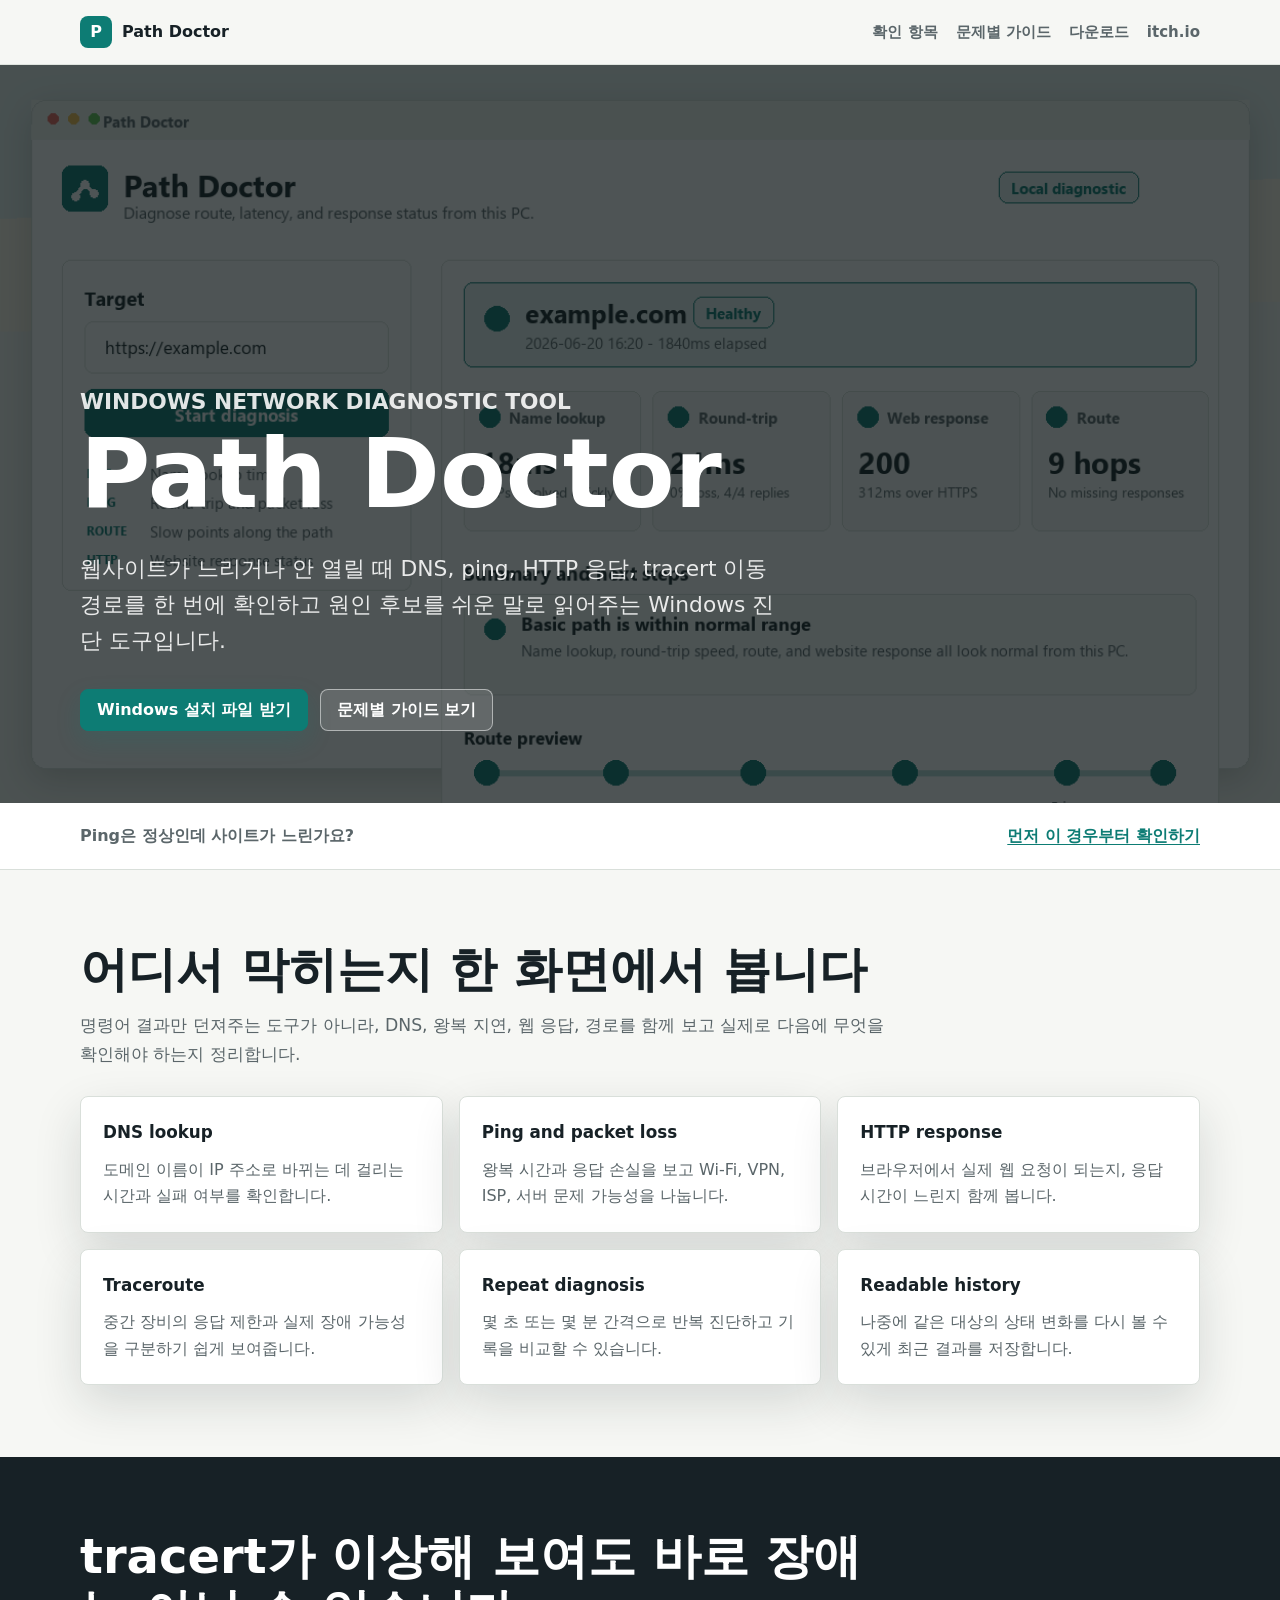
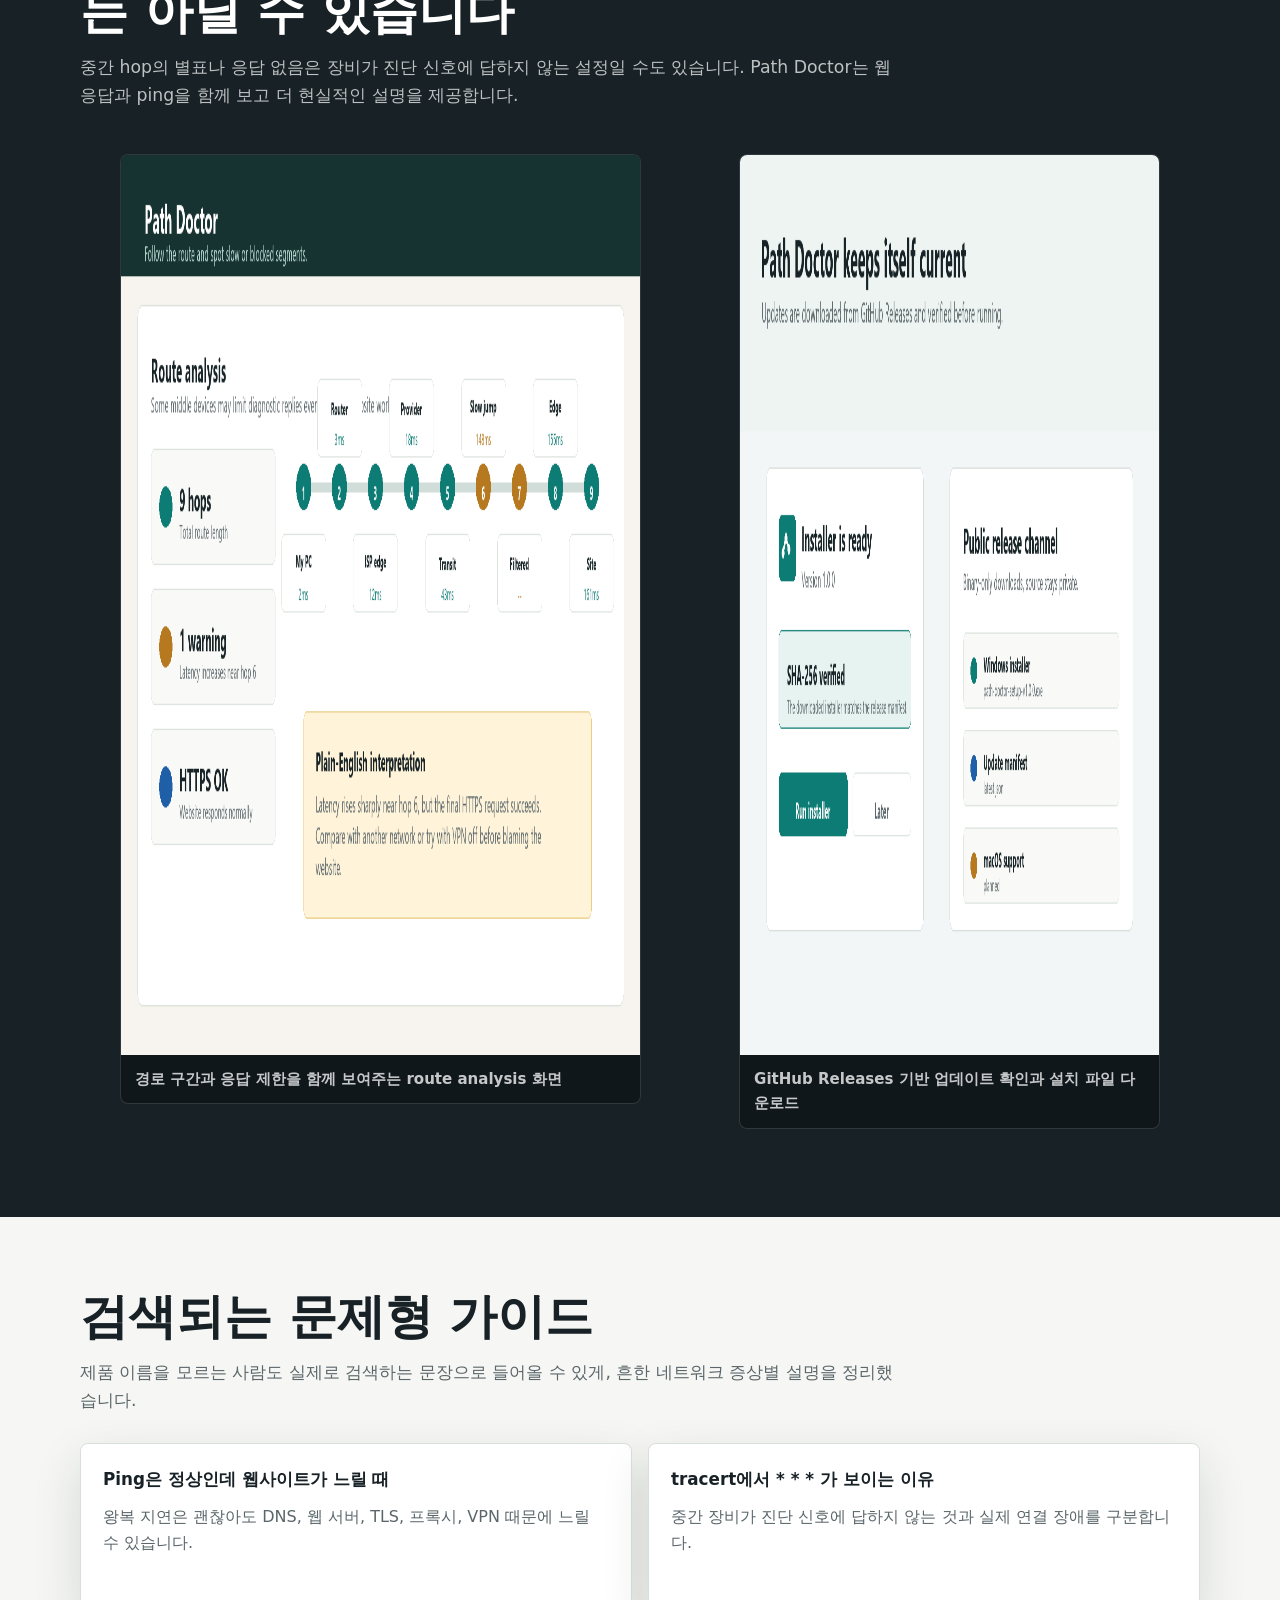
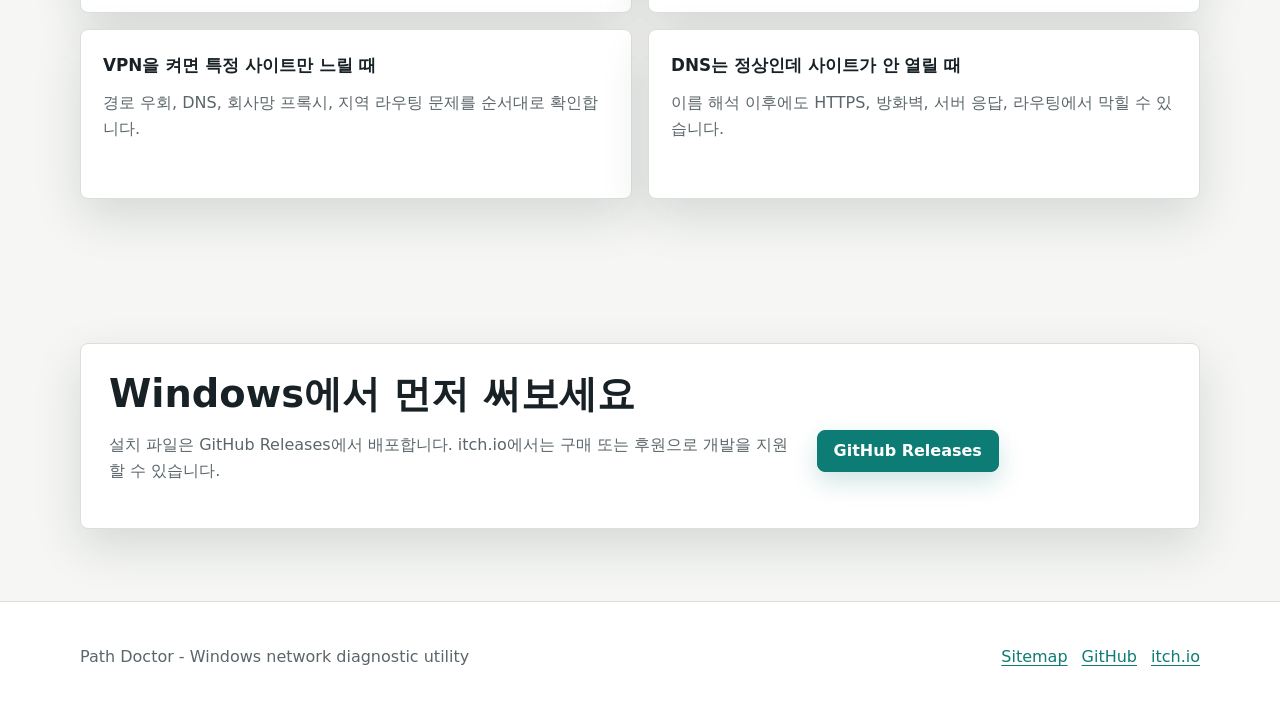
==== index.html @ 52749ff2 "Add Path Doctor SEO site" ====
﻿<!doctype html>
<html lang="ko">
  <head>
    <meta charset="utf-8">
    <meta name="viewport" content="width=device-width, initial-scale=1">
    <title>Path Doctor | 웹사이트가 느리거나 안 열릴 때 원인 확인</title>
    <meta name="description" content="Path Doctor는 Windows에서 DNS, ping, 웹 응답, tracert 경로를 한 번에 확인하고 웹사이트가 느리거나 안 열리는 원인을 쉽게 읽어주는 네트워크 진단 도구입니다.">
    <link rel="canonical" href="https://uwanggood.github.io/">
    <meta property="og:type" content="website">
    <meta property="og:title" content="Path Doctor | 웹사이트가 느리거나 안 열릴 때 원인 확인">
    <meta property="og:description" content="Ping, DNS, HTTP 응답, traceroute 결과를 한 화면에서 보고 문제 가능성을 쉽게 확인하세요.">
    <meta property="og:url" content="https://uwanggood.github.io/">
    <meta property="og:image" content="https://uwanggood.github.io/assets/path-doctor-cover.png">
    <meta name="twitter:card" content="summary_large_image">
    <meta name="twitter:title" content="Path Doctor | 웹사이트가 느리거나 안 열릴 때 원인 확인">
    <meta name="twitter:description" content="DNS, ping, 웹 응답, 이동 경로를 일반 사람이 읽기 쉬운 말로 요약합니다.">
    <meta name="twitter:image" content="https://uwanggood.github.io/assets/path-doctor-cover.png">
    <link rel="stylesheet" href="./styles.css">
    <script type="application/ld+json">
      {
        "@context": "https://schema.org",
        "@type": "SoftwareApplication",
        "name": "Path Doctor",
        "applicationCategory": "UtilitiesApplication",
        "operatingSystem": "Windows",
        "description": "Windows network diagnostic tool that checks DNS, ping, HTTP response, and route hops, then explains likely causes in plain language.",
        "image": "https://uwanggood.github.io/assets/path-doctor-cover.png",
        "downloadUrl": "https://github.com/Uwanggood/path-doctor-releases/releases/latest",
        "offers": {
          "@type": "Offer",
          "url": "https://uwanggood.itch.io/path-doctor",
          "priceCurrency": "USD",
          "price": "3"
        },
        "author": {
          "@type": "Person",
          "name": "Uwanggood"
        }
      }
    </script>
  </head>
  <body>
    <a class="skip-link" href="#main">본문으로 이동</a>
    <header class="site-header">
      <nav class="nav" aria-label="주요 메뉴">
        <a class="brand" href="./index.html" aria-label="Path Doctor 홈">
          <span class="brand-mark">P</span>
          <span>Path Doctor</span>
        </a>
        <div class="nav-links">
          <a href="#checks">확인 항목</a>
          <a href="#guides">문제별 가이드</a>
          <a href="https://github.com/Uwanggood/path-doctor-releases/releases/latest">다운로드</a>
          <a href="https://uwanggood.itch.io/path-doctor">itch.io</a>
        </div>
      </nav>
    </header>

    <main id="main">
      <section class="hero" aria-label="Path Doctor 소개">
        <div class="hero-inner">
          <p class="eyebrow">Windows network diagnostic tool</p>
          <h1>Path Doctor</h1>
          <p>웹사이트가 느리거나 안 열릴 때 DNS, ping, HTTP 응답, tracert 이동 경로를 한 번에 확인하고 원인 후보를 쉬운 말로 읽어주는 Windows 진단 도구입니다.</p>
          <div class="hero-actions">
            <a class="button" href="https://github.com/Uwanggood/path-doctor-releases/releases/latest">Windows 설치 파일 받기</a>
            <a class="button secondary" href="#guides">문제별 가이드 보기</a>
          </div>
        </div>
      </section>

      <div class="below-hint">
        <div class="below-hint-inner">
          <span>Ping은 정상인데 사이트가 느린가요?</span>
          <a href="./ping-normal-site-slow.html">먼저 이 경우부터 확인하기</a>
        </div>
      </div>

      <section id="checks" class="section">
        <div class="section-title">
          <h2>어디서 막히는지 한 화면에서 봅니다</h2>
          <p>명령어 결과만 던져주는 도구가 아니라, DNS, 왕복 지연, 웹 응답, 경로를 함께 보고 실제로 다음에 무엇을 확인해야 하는지 정리합니다.</p>
        </div>
        <div class="grid">
          <article class="card">
            <strong>DNS lookup</strong>
            <p>도메인 이름이 IP 주소로 바뀌는 데 걸리는 시간과 실패 여부를 확인합니다.</p>
          </article>
          <article class="card">
            <strong>Ping and packet loss</strong>
            <p>왕복 시간과 응답 손실을 보고 Wi-Fi, VPN, ISP, 서버 문제 가능성을 나눕니다.</p>
          </article>
          <article class="card">
            <strong>HTTP response</strong>
            <p>브라우저에서 실제 웹 요청이 되는지, 응답 시간이 느린지 함께 봅니다.</p>
          </article>
          <article class="card">
            <strong>Traceroute</strong>
            <p>중간 장비의 응답 제한과 실제 장애 가능성을 구분하기 쉽게 보여줍니다.</p>
          </article>
          <article class="card">
            <strong>Repeat diagnosis</strong>
            <p>몇 초 또는 몇 분 간격으로 반복 진단하고 기록을 비교할 수 있습니다.</p>
          </article>
          <article class="card">
            <strong>Readable history</strong>
            <p>나중에 같은 대상의 상태 변화를 다시 볼 수 있게 최근 결과를 저장합니다.</p>
          </article>
        </div>
      </section>

      <section class="screenshot-band">
        <div class="section">
          <div class="section-title">
            <h2>tracert가 이상해 보여도 바로 장애는 아닐 수 있습니다</h2>
            <p>중간 hop의 별표나 응답 없음은 장비가 진단 신호에 답하지 않는 설정일 수도 있습니다. Path Doctor는 웹 응답과 ping을 함께 보고 더 현실적인 설명을 제공합니다.</p>
          </div>
          <div class="screenshots">
            <figure class="shot">
              <img src="./assets/path-doctor-screenshot-route-analysis.png" alt="Path Doctor route analysis screen showing route segments and response status" width="1440" height="900" loading="lazy">
              <figcaption>경로 구간과 응답 제한을 함께 보여주는 route analysis 화면</figcaption>
            </figure>
            <figure class="shot">
              <img src="./assets/path-doctor-screenshot-updates.png" alt="Path Doctor update check dialog and dashboard" width="1440" height="900" loading="lazy">
              <figcaption>GitHub Releases 기반 업데이트 확인과 설치 파일 다운로드</figcaption>
            </figure>
          </div>
        </div>
      </section>

      <section id="guides" class="section">
        <div class="section-title">
          <h2>검색되는 문제형 가이드</h2>
          <p>제품 이름을 모르는 사람도 실제로 검색하는 문장으로 들어올 수 있게, 흔한 네트워크 증상별 설명을 정리했습니다.</p>
        </div>
        <div class="article-list">
          <a class="article-card" href="./ping-normal-site-slow.html">
            <strong>Ping은 정상인데 웹사이트가 느릴 때</strong>
            <p>왕복 지연은 괜찮아도 DNS, 웹 서버, TLS, 프록시, VPN 때문에 느릴 수 있습니다.</p>
          </a>
          <a class="article-card" href="./tracert-star-star-star.html">
            <strong>tracert에서 * * * 가 보이는 이유</strong>
            <p>중간 장비가 진단 신호에 답하지 않는 것과 실제 연결 장애를 구분합니다.</p>
          </a>
          <a class="article-card" href="./vpn-site-slow.html">
            <strong>VPN을 켜면 특정 사이트만 느릴 때</strong>
            <p>경로 우회, DNS, 회사망 프록시, 지역 라우팅 문제를 순서대로 확인합니다.</p>
          </a>
          <a class="article-card" href="./dns-normal-site-not-opening.html">
            <strong>DNS는 정상인데 사이트가 안 열릴 때</strong>
            <p>이름 해석 이후에도 HTTPS, 방화벽, 서버 응답, 라우팅에서 막힐 수 있습니다.</p>
          </a>
        </div>
      </section>

      <section class="section">
        <div class="download-panel">
          <div>
            <h2>Windows에서 먼저 써보세요</h2>
            <p>설치 파일은 GitHub Releases에서 배포합니다. itch.io에서는 구매 또는 후원으로 개발을 지원할 수 있습니다.</p>
          </div>
          <div class="hero-actions">
            <a class="button" href="https://github.com/Uwanggood/path-doctor-releases/releases/latest">GitHub Releases</a>
            <a class="button secondary" href="https://uwanggood.itch.io/path-doctor">itch.io에서 보기</a>
          </div>
        </div>
      </section>
    </main>

    <footer class="site-footer">
      <div class="footer-inner">
        <span>Path Doctor - Windows network diagnostic utility</span>
        <div class="footer-links">
          <a href="./sitemap.xml">Sitemap</a>
          <a href="https://github.com/Uwanggood/path-doctor-releases">GitHub</a>
          <a href="https://uwanggood.itch.io/path-doctor">itch.io</a>
        </div>
      </div>
    </footer>
  </body>
</html>
---- styles.css ----
:root {
  --surface: #f6f7f4;
  --paper: #ffffff;
  --ink: #172126;
  --muted: #5b666a;
  --border: #d9dfda;
  --primary: #0d7c74;
  --primary-soft: #e7f3f1;
  --warning: #b7791f;
  --critical: #b42318;
  --shadow: 0 18px 48px rgba(23, 33, 38, 0.14);
  color-scheme: light;
}

* {
  box-sizing: border-box;
}

html {
  scroll-behavior: smooth;
}

body {
  margin: 0;
  background: var(--surface);
  color: var(--ink);
  font-family: Inter, ui-sans-serif, system-ui, -apple-system, BlinkMacSystemFont,
    "Segoe UI", "Apple SD Gothic Neo", "Noto Sans KR", sans-serif;
  line-height: 1.65;
}

a {
  color: var(--primary);
  text-underline-offset: 0.18em;
}

img {
  max-width: 100%;
  display: block;
}

.skip-link {
  position: absolute;
  left: 16px;
  top: -80px;
  z-index: 20;
  padding: 10px 12px;
  background: var(--ink);
  color: var(--paper);
  border-radius: 8px;
}

.skip-link:focus {
  top: 16px;
}

.site-header {
  position: sticky;
  top: 0;
  z-index: 10;
  border-bottom: 1px solid rgba(217, 223, 218, 0.78);
  background: rgba(246, 247, 244, 0.94);
  backdrop-filter: blur(12px);
}

.nav {
  width: min(1120px, calc(100% - 32px));
  margin: 0 auto;
  min-height: 64px;
  display: flex;
  align-items: center;
  justify-content: space-between;
  gap: 20px;
}

.brand {
  display: inline-flex;
  align-items: center;
  gap: 10px;
  color: var(--ink);
  font-weight: 900;
  text-decoration: none;
}

.brand-mark {
  width: 32px;
  height: 32px;
  display: grid;
  place-items: center;
  border-radius: 8px;
  background: var(--primary);
  color: var(--paper);
  font-weight: 900;
}

.nav-links {
  display: flex;
  align-items: center;
  gap: 18px;
  font-size: 0.94rem;
  font-weight: 800;
}

.nav-links a {
  color: var(--muted);
  text-decoration: none;
}

.nav-links a:hover {
  color: var(--ink);
}

.button {
  display: inline-flex;
  align-items: center;
  justify-content: center;
  min-height: 42px;
  padding: 0 16px;
  border: 1px solid var(--primary);
  border-radius: 8px;
  background: var(--primary);
  color: var(--paper);
  font-weight: 900;
  text-decoration: none;
  box-shadow: 0 10px 24px rgba(13, 124, 116, 0.2);
}

.button.secondary {
  background: var(--paper);
  color: var(--primary);
  box-shadow: none;
}

.hero {
  min-height: 82vh;
  position: relative;
  display: grid;
  align-items: end;
  isolation: isolate;
  background-image: url("./assets/path-doctor-screenshot-dashboard.png");
  background-size: cover;
  background-position: center;
}

.hero::before {
  content: "";
  position: absolute;
  inset: 0;
  z-index: -1;
  background: rgba(10, 18, 20, 0.72);
}

.hero-inner {
  width: min(1120px, calc(100% - 32px));
  margin: 0 auto;
  padding: 128px 0 72px;
  color: var(--paper);
}

.eyebrow {
  display: inline-flex;
  margin: 0 0 18px;
  color: #a7e2dc;
  font-size: 0.88rem;
  font-weight: 900;
  text-transform: uppercase;
}

h1,
h2,
h3 {
  margin: 0;
  line-height: 1.14;
}

.hero h1 {
  max-width: 780px;
  font-size: clamp(3rem, 8vw, 6rem);
  letter-spacing: 0;
}

.hero p {
  max-width: 700px;
  margin: 22px 0 0;
  color: rgba(255, 255, 255, 0.88);
  font-size: clamp(1.08rem, 2vw, 1.36rem);
}

.hero-actions {
  display: flex;
  flex-wrap: wrap;
  gap: 12px;
  margin-top: 30px;
}

.hero-actions .button.secondary {
  border-color: rgba(255, 255, 255, 0.5);
  background: rgba(255, 255, 255, 0.12);
  color: var(--paper);
}

.below-hint {
  padding: 20px 0;
  background: var(--paper);
  border-bottom: 1px solid var(--border);
}

.below-hint-inner,
.section,
.article-shell {
  width: min(1120px, calc(100% - 32px));
  margin: 0 auto;
}

.below-hint-inner {
  display: flex;
  flex-wrap: wrap;
  gap: 12px;
  align-items: center;
  justify-content: space-between;
  color: var(--muted);
  font-weight: 800;
}

.section {
  padding: 72px 0;
}

.section-title {
  max-width: 820px;
  margin-bottom: 28px;
}

.section-title h2 {
  font-size: clamp(2rem, 4vw, 3rem);
}

.section-title p {
  margin: 14px 0 0;
  color: var(--muted);
  font-size: 1.08rem;
}

.grid {
  display: grid;
  grid-template-columns: repeat(3, minmax(0, 1fr));
  gap: 16px;
}

.card,
.article-card,
.callout,
.download-panel,
.article-nav {
  border: 1px solid var(--border);
  border-radius: 8px;
  background: var(--paper);
  box-shadow: var(--shadow);
}

.card {
  padding: 22px;
}

.card strong,
.article-card strong {
  display: block;
  color: var(--ink);
  font-size: 1.05rem;
}

.card p,
.article-card p {
  margin: 10px 0 0;
  color: var(--muted);
}

.screenshot-band {
  background: #172126;
}

.screenshot-band .section-title {
  color: var(--paper);
}

.screenshot-band .section-title p {
  color: rgba(255, 255, 255, 0.72);
}

.screenshots {
  display: grid;
  grid-template-columns: 1.2fr 1fr;
  gap: 18px;
  align-items: start;
}

.shot {
  overflow: hidden;
  border: 1px solid rgba(255, 255, 255, 0.14);
  border-radius: 8px;
  background: #0f171b;
}

.shot figcaption {
  padding: 12px 14px;
  color: rgba(255, 255, 255, 0.76);
  font-size: 0.94rem;
  font-weight: 800;
}

.article-list {
  display: grid;
  grid-template-columns: repeat(2, minmax(0, 1fr));
  gap: 16px;
}

.article-card {
  min-height: 170px;
  padding: 22px;
  text-decoration: none;
}

.article-card:hover {
  border-color: rgba(13, 124, 116, 0.52);
}

.download-panel {
  padding: 28px;
  display: grid;
  grid-template-columns: minmax(0, 1fr) auto;
  gap: 24px;
  align-items: center;
}

.download-panel h2 {
  font-size: clamp(1.7rem, 3vw, 2.4rem);
}

.download-panel p {
  color: var(--muted);
}

.site-footer {
  padding: 42px 0;
  border-top: 1px solid var(--border);
  background: var(--paper);
  color: var(--muted);
}

.footer-inner {
  width: min(1120px, calc(100% - 32px));
  margin: 0 auto;
  display: flex;
  flex-wrap: wrap;
  gap: 16px;
  align-items: center;
  justify-content: space-between;
}

.footer-links {
  display: flex;
  flex-wrap: wrap;
  gap: 14px;
}

.article-hero {
  background: var(--paper);
  border-bottom: 1px solid var(--border);
}

.article-shell {
  padding: 70px 0;
}

.article-shell.narrow {
  width: min(820px, calc(100% - 32px));
}

.article-kicker {
  color: var(--primary);
  font-weight: 900;
  text-transform: uppercase;
  font-size: 0.86rem;
}

.article-hero h1 {
  max-width: 900px;
  margin-top: 14px;
  font-size: clamp(2.35rem, 6vw, 4.5rem);
}

.article-hero p {
  max-width: 760px;
  color: var(--muted);
  font-size: 1.16rem;
}

.article-body {
  padding: 54px 0;
}

.article-body h2 {
  margin-top: 42px;
  font-size: 1.8rem;
}

.article-body h3 {
  margin-top: 28px;
  font-size: 1.25rem;
}

.article-body p,
.article-body li {
  color: #344044;
}

.article-body code {
  padding: 2px 5px;
  border-radius: 5px;
  background: #eef2ee;
  color: #0f3632;
}

.article-body ul,
.article-body ol {
  padding-left: 1.2rem;
}

.callout {
  margin: 28px 0;
  padding: 18px 20px;
  border-left: 5px solid var(--primary);
  box-shadow: none;
}

.callout.warning {
  border-left-color: var(--warning);
}

.callout.critical {
  border-left-color: var(--critical);
}

.article-nav {
  margin-top: 44px;
  padding: 18px;
  display: grid;
  grid-template-columns: 1fr 1fr;
  gap: 12px;
  box-shadow: none;
}

.article-nav a {
  padding: 12px;
  border-radius: 8px;
  background: var(--primary-soft);
  font-weight: 900;
  text-decoration: none;
}

@media (max-width: 840px) {
  .nav {
    align-items: flex-start;
    flex-direction: column;
    padding: 14px 0;
  }

  .nav-links {
    width: 100%;
    overflow-x: auto;
    padding-bottom: 4px;
  }

  .hero-inner {
    padding-top: 96px;
  }

  .grid,
  .article-list,
  .screenshots,
  .download-panel,
  .article-nav {
    grid-template-columns: 1fr;
  }

  .download-panel {
    align-items: stretch;
  }
}

@media (max-width: 520px) {
  .nav-links {
    gap: 12px;
    font-size: 0.9rem;
  }

  .hero {
    min-height: 78vh;
  }

  .hero h1 {
    font-size: 3rem;
  }

  .section,
  .article-shell {
    padding: 48px 0;
  }
}
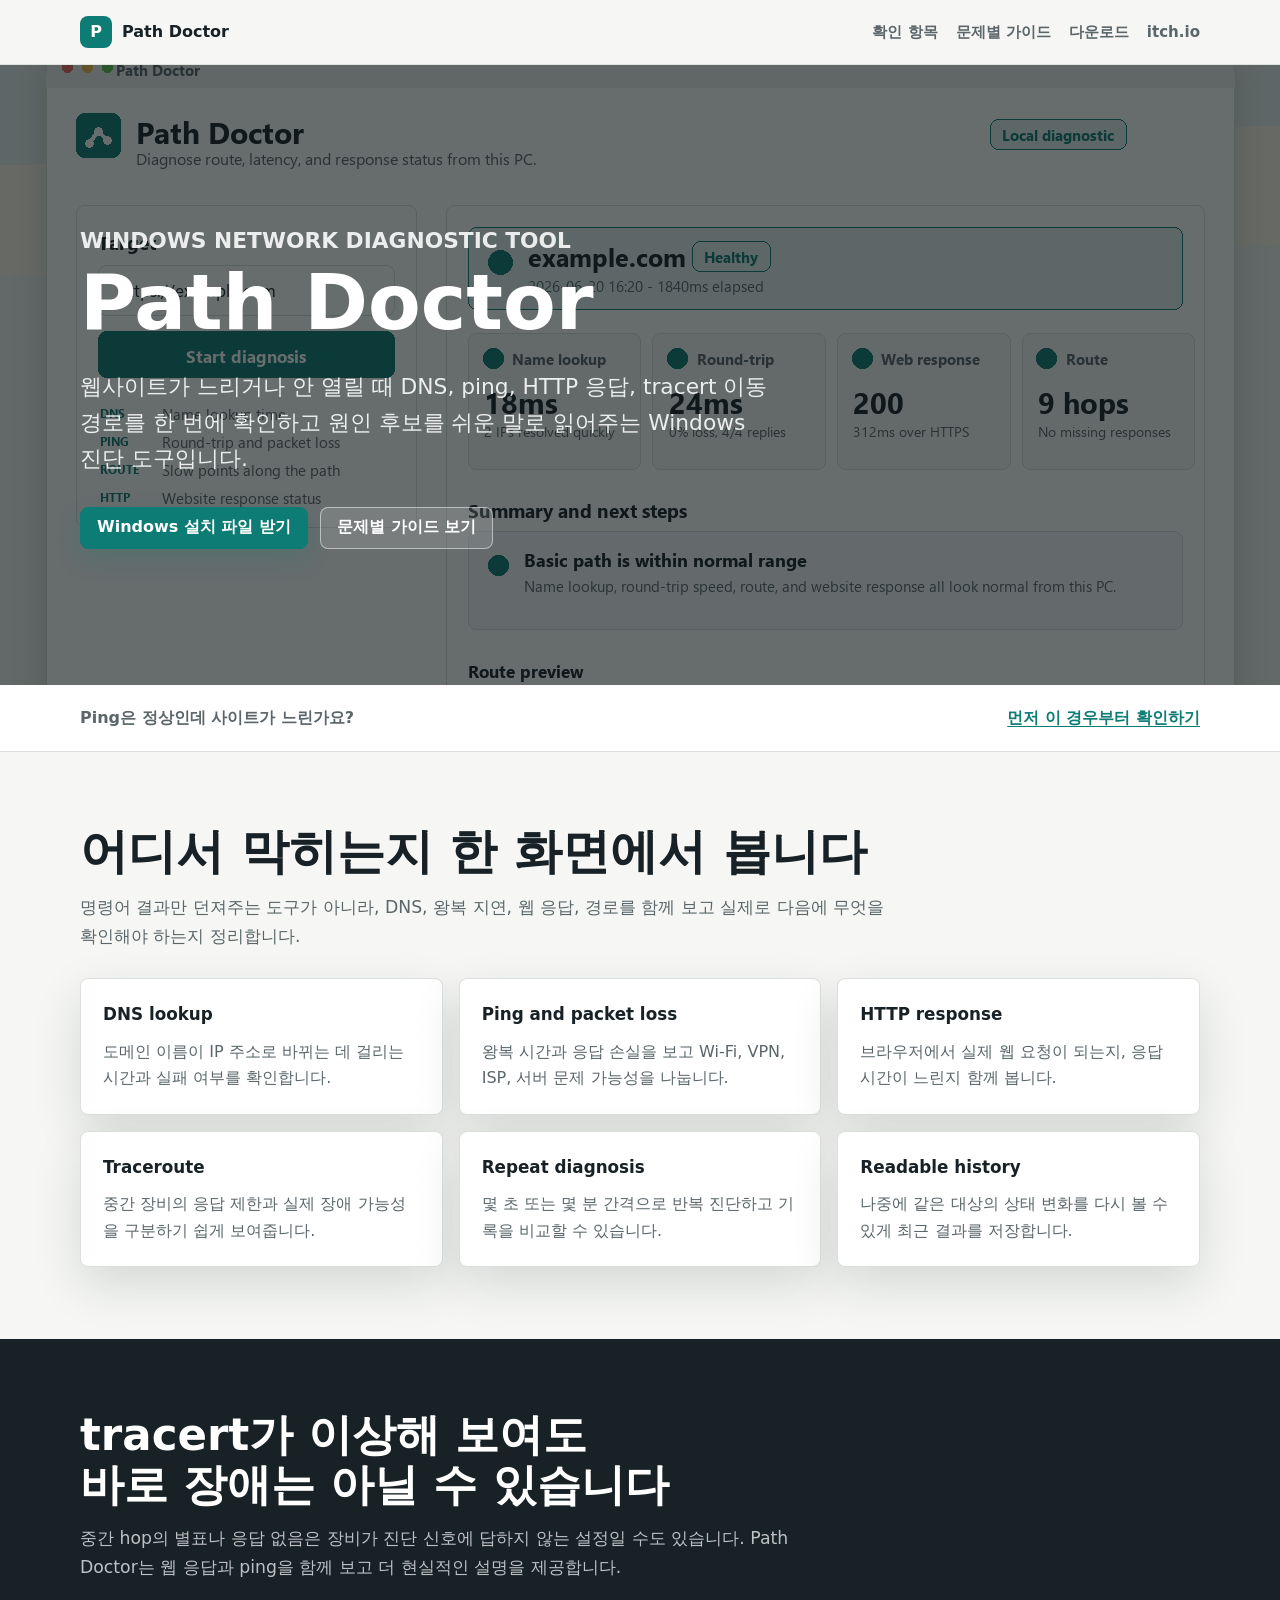
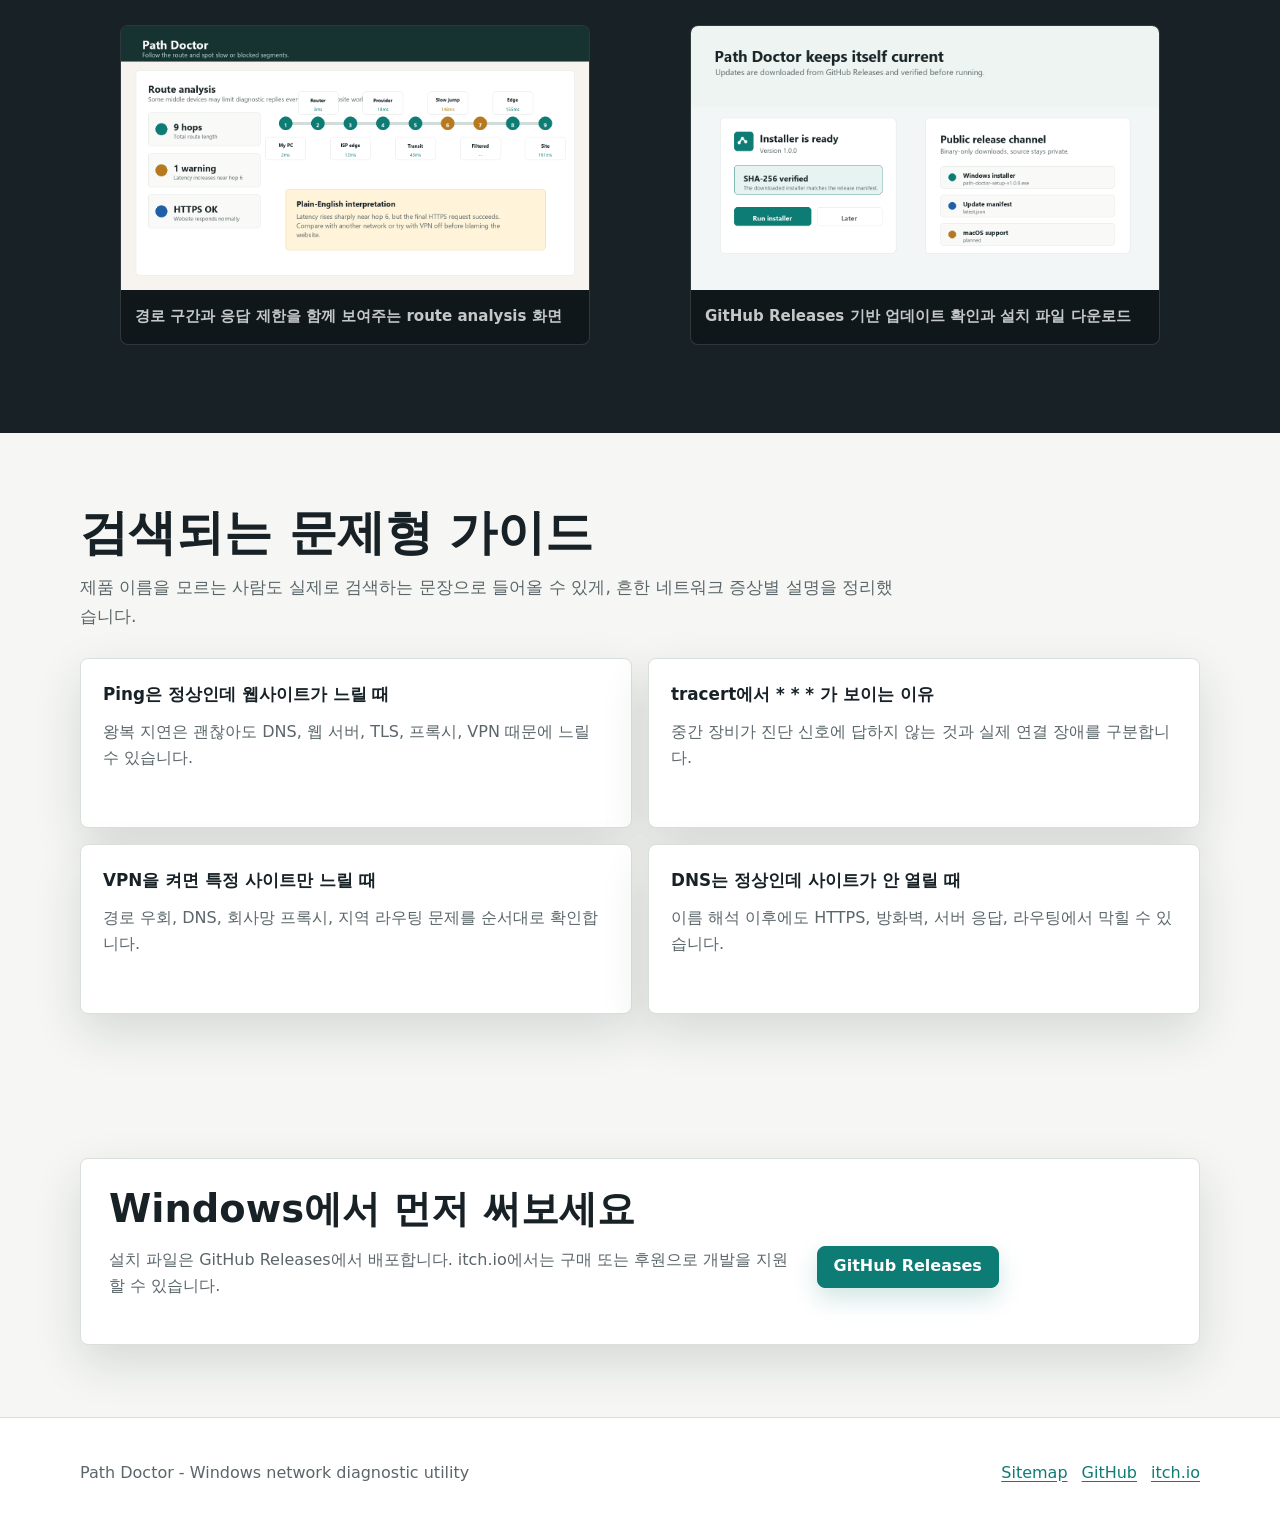
==== commit 9b91a040: "Polish Path Doctor landing layout" ====
--- a/index.html
+++ b/index.html
@@ -15,7 +15,7 @@
     <meta name="twitter:title" content="Path Doctor | 웹사이트가 느리거나 안 열릴 때 원인 확인">
     <meta name="twitter:description" content="DNS, ping, 웹 응답, 이동 경로를 일반 사람이 읽기 쉬운 말로 요약합니다.">
     <meta name="twitter:image" content="https://uwanggood.github.io/assets/path-doctor-cover.png">
-    <link rel="stylesheet" href="./styles.css">
+    <link rel="stylesheet" href="./styles.css?v=20260621b">
     <script type="application/ld+json">
       {
         "@context": "https://schema.org",
@@ -117,11 +117,11 @@
           </div>
           <div class="screenshots">
             <figure class="shot">
-              <img src="./assets/path-doctor-screenshot-route-analysis.png" alt="Path Doctor route analysis screen showing route segments and response status" width="1440" height="900" loading="lazy">
+              <img src="./assets/path-doctor-screenshot-route-analysis.png" alt="Path Doctor route analysis screen showing route segments and response status" width="1280" height="720" loading="lazy">
               <figcaption>경로 구간과 응답 제한을 함께 보여주는 route analysis 화면</figcaption>
             </figure>
             <figure class="shot">
-              <img src="./assets/path-doctor-screenshot-updates.png" alt="Path Doctor update check dialog and dashboard" width="1440" height="900" loading="lazy">
+              <img src="./assets/path-doctor-screenshot-updates.png" alt="Path Doctor update check dialog and dashboard" width="1280" height="720" loading="lazy">
               <figcaption>GitHub Releases 기반 업데이트 확인과 설치 파일 다운로드</figcaption>
             </figure>
           </div>
--- a/styles.css
+++ b/styles.css
@@ -58,13 +58,14 @@
   position: sticky;
   top: 0;
   z-index: 10;
+  padding-inline: 16px;
   border-bottom: 1px solid rgba(217, 223, 218, 0.78);
   background: rgba(246, 247, 244, 0.94);
   backdrop-filter: blur(12px);
 }
 
 .nav {
-  width: min(1120px, calc(100% - 32px));
+  width: min(1120px, 100%);
   margin: 0 auto;
   min-height: 64px;
   display: flex;
@@ -132,14 +133,17 @@
 }
 
 .hero {
-  min-height: 82vh;
+  min-height: 500px;
+  height: min(620px, calc(100vh - 64px));
   position: relative;
   display: grid;
-  align-items: end;
+  align-items: center;
   isolation: isolate;
   background-image: url("./assets/path-doctor-screenshot-dashboard.png");
-  background-size: cover;
-  background-position: center;
+  background-size: min(1450px, 100vw) auto;
+  background-position: center center;
+  background-repeat: no-repeat;
+  background-color: #172126;
 }
 
 .hero::before {
@@ -147,13 +151,13 @@
   position: absolute;
   inset: 0;
   z-index: -1;
-  background: rgba(10, 18, 20, 0.72);
+  background: rgba(10, 18, 20, 0.62);
 }
 
 .hero-inner {
   width: min(1120px, calc(100% - 32px));
   margin: 0 auto;
-  padding: 128px 0 72px;
+  padding: 52px 0;
   color: var(--paper);
 }
 
@@ -175,7 +179,7 @@
 
 .hero h1 {
   max-width: 780px;
-  font-size: clamp(3rem, 8vw, 6rem);
+  font-size: clamp(3rem, 6.2vw, 4.8rem);
   letter-spacing: 0;
 }
 
@@ -184,6 +188,7 @@
   margin: 22px 0 0;
   color: rgba(255, 255, 255, 0.88);
   font-size: clamp(1.08rem, 2vw, 1.36rem);
+  word-break: keep-all;
 }
 
 .hero-actions {
@@ -233,6 +238,7 @@
 
 .section-title h2 {
   font-size: clamp(2rem, 4vw, 3rem);
+  word-break: keep-all;
 }
 
 .section-title p {
@@ -280,32 +286,51 @@
 }
 
 .screenshot-band .section-title {
+  max-width: 760px;
   color: var(--paper);
+}
+
+.screenshot-band .section-title h2 {
+  font-size: clamp(1.9rem, 3.4vw, 2.75rem);
+  text-wrap: balance;
+  word-break: keep-all;
 }
 
 .screenshot-band .section-title p {
   color: rgba(255, 255, 255, 0.72);
+  word-break: keep-all;
 }
 
 .screenshots {
   display: grid;
-  grid-template-columns: 1.2fr 1fr;
-  gap: 18px;
-  align-items: start;
+  grid-template-columns: repeat(2, minmax(0, 1fr));
+  gap: 20px;
+  align-items: stretch;
 }
 
 .shot {
   overflow: hidden;
+  display: grid;
+  grid-template-rows: auto minmax(54px, auto);
   border: 1px solid rgba(255, 255, 255, 0.14);
   border-radius: 8px;
   background: #0f171b;
 }
 
+.shot img {
+  display: block;
+  width: 100%;
+  height: auto;
+  background: #edf2ef;
+}
+
 .shot figcaption {
+  align-content: center;
   padding: 12px 14px;
   color: rgba(255, 255, 255, 0.76);
   font-size: 0.94rem;
   font-weight: 800;
+  line-height: 1.45;
 }
 
 .article-list {
@@ -373,7 +398,7 @@
 }
 
 .article-shell.narrow {
-  width: min(820px, calc(100% - 32px));
+  width: min(940px, calc(100% - 32px));
 }
 
 .article-kicker {
@@ -386,13 +411,18 @@
 .article-hero h1 {
   max-width: 900px;
   margin-top: 14px;
-  font-size: clamp(2.35rem, 6vw, 4.5rem);
+  font-size: clamp(2.2rem, 4.4vw, 3.45rem);
+  line-height: 1.16;
+  text-wrap: balance;
+  word-break: keep-all;
+  overflow-wrap: normal;
 }
 
 .article-hero p {
   max-width: 760px;
   color: var(--muted);
   font-size: 1.16rem;
+  word-break: keep-all;
 }
 
 .article-body {
@@ -472,7 +502,7 @@
   }
 
   .hero-inner {
-    padding-top: 96px;
+    padding: 54px 0;
   }
 
   .grid,
@@ -495,11 +525,50 @@
   }
 
   .hero {
-    min-height: 78vh;
+    min-height: 500px;
+    height: auto;
+    background-size: auto 92%;
+    background-position: center center;
   }
 
   .hero h1 {
-    font-size: 3rem;
+    font-size: clamp(2.55rem, 12vw, 2.85rem);
+  }
+
+  .hero p {
+    max-width: 20.5rem;
+    font-size: 0.98rem;
+    word-break: keep-all;
+    overflow-wrap: break-word;
+  }
+
+  .hero-actions {
+    flex-direction: column;
+    align-items: stretch;
+  }
+
+  .hero-actions .button {
+    justify-content: center;
+    width: 100%;
+    text-align: center;
+  }
+
+  .section-title h2 {
+    font-size: clamp(1.75rem, 8.4vw, 2.15rem);
+    line-height: 1.18;
+    text-wrap: balance;
+    word-break: keep-all;
+    overflow-wrap: break-word;
+  }
+
+  .section-title p {
+    font-size: 1rem;
+    word-break: normal;
+    overflow-wrap: anywhere;
+  }
+
+  .article-hero h1 {
+    font-size: clamp(2rem, 9vw, 2.65rem);
   }
 
   .section,
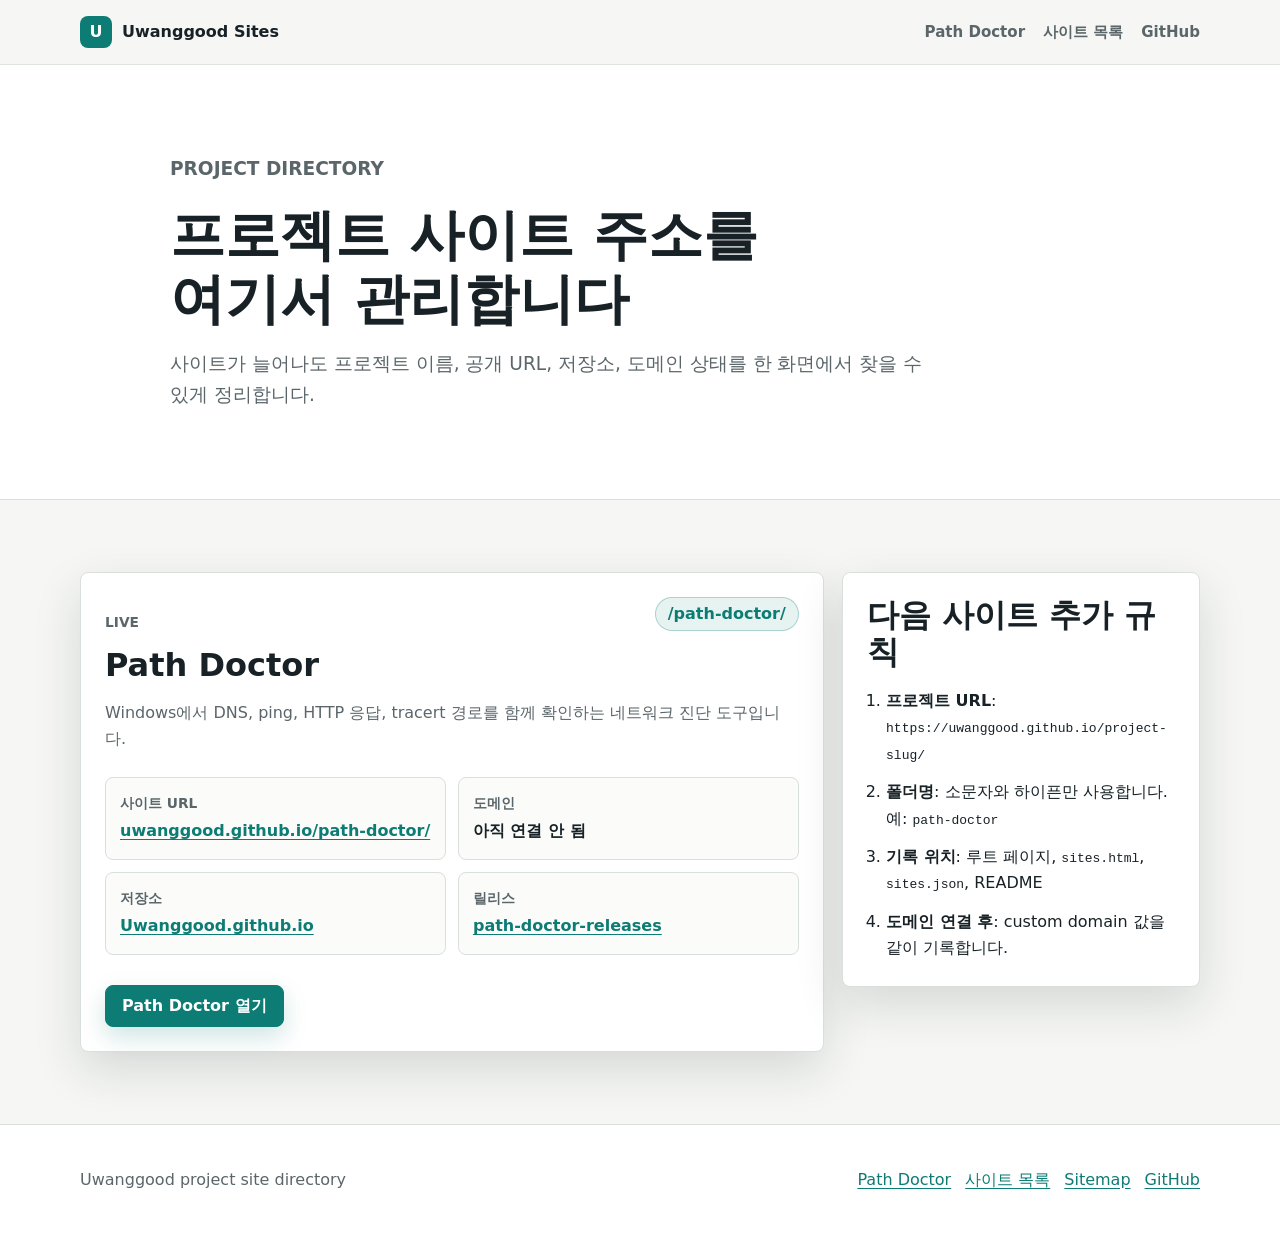
==== commit 3d4ed95a: "Move Path Doctor site under project URL" ====
--- a/index.html
+++ b/index.html
@@ -1,41 +1,31 @@
-﻿<!doctype html>
+<!doctype html>
 <html lang="ko">
   <head>
     <meta charset="utf-8">
     <meta name="viewport" content="width=device-width, initial-scale=1">
-    <title>Path Doctor | 웹사이트가 느리거나 안 열릴 때 원인 확인</title>
-    <meta name="description" content="Path Doctor는 Windows에서 DNS, ping, 웹 응답, tracert 경로를 한 번에 확인하고 웹사이트가 느리거나 안 열리는 원인을 쉽게 읽어주는 네트워크 진단 도구입니다.">
+    <title>Uwanggood Sites | 프로젝트 사이트 목록</title>
+    <meta name="description" content="Uwanggood이 운영하는 프로젝트 사이트와 도메인, GitHub 저장소를 한 곳에서 확인합니다.">
     <link rel="canonical" href="https://uwanggood.github.io/">
     <meta property="og:type" content="website">
-    <meta property="og:title" content="Path Doctor | 웹사이트가 느리거나 안 열릴 때 원인 확인">
-    <meta property="og:description" content="Ping, DNS, HTTP 응답, traceroute 결과를 한 화면에서 보고 문제 가능성을 쉽게 확인하세요.">
+    <meta property="og:title" content="Uwanggood Sites">
+    <meta property="og:description" content="프로젝트별 공개 URL, 저장소, 도메인 상태를 정리한 사이트 허브입니다.">
     <meta property="og:url" content="https://uwanggood.github.io/">
     <meta property="og:image" content="https://uwanggood.github.io/assets/path-doctor-cover.png">
     <meta name="twitter:card" content="summary_large_image">
-    <meta name="twitter:title" content="Path Doctor | 웹사이트가 느리거나 안 열릴 때 원인 확인">
-    <meta name="twitter:description" content="DNS, ping, 웹 응답, 이동 경로를 일반 사람이 읽기 쉬운 말로 요약합니다.">
-    <meta name="twitter:image" content="https://uwanggood.github.io/assets/path-doctor-cover.png">
-    <link rel="stylesheet" href="./styles.css?v=20260621b">
+    <link rel="stylesheet" href="./styles.css?v=20260621c">
     <script type="application/ld+json">
       {
         "@context": "https://schema.org",
-        "@type": "SoftwareApplication",
-        "name": "Path Doctor",
-        "applicationCategory": "UtilitiesApplication",
-        "operatingSystem": "Windows",
-        "description": "Windows network diagnostic tool that checks DNS, ping, HTTP response, and route hops, then explains likely causes in plain language.",
-        "image": "https://uwanggood.github.io/assets/path-doctor-cover.png",
-        "downloadUrl": "https://github.com/Uwanggood/path-doctor-releases/releases/latest",
-        "offers": {
-          "@type": "Offer",
-          "url": "https://uwanggood.itch.io/path-doctor",
-          "priceCurrency": "USD",
-          "price": "3"
-        },
-        "author": {
-          "@type": "Person",
-          "name": "Uwanggood"
-        }
+        "@type": "CollectionPage",
+        "name": "Uwanggood Sites",
+        "url": "https://uwanggood.github.io/",
+        "hasPart": [
+          {
+            "@type": "WebSite",
+            "name": "Path Doctor",
+            "url": "https://uwanggood.github.io/path-doctor/"
+          }
+        ]
       }
     </script>
   </head>
@@ -43,140 +33,85 @@
     <a class="skip-link" href="#main">본문으로 이동</a>
     <header class="site-header">
       <nav class="nav" aria-label="주요 메뉴">
-        <a class="brand" href="./index.html" aria-label="Path Doctor 홈">
-          <span class="brand-mark">P</span>
-          <span>Path Doctor</span>
+        <a class="brand" href="./index.html" aria-label="Uwanggood Sites 홈">
+          <span class="brand-mark">U</span>
+          <span>Uwanggood Sites</span>
         </a>
         <div class="nav-links">
-          <a href="#checks">확인 항목</a>
-          <a href="#guides">문제별 가이드</a>
-          <a href="https://github.com/Uwanggood/path-doctor-releases/releases/latest">다운로드</a>
-          <a href="https://uwanggood.itch.io/path-doctor">itch.io</a>
+          <a href="./path-doctor/">Path Doctor</a>
+          <a href="./sites.html">사이트 목록</a>
+          <a href="https://github.com/Uwanggood">GitHub</a>
         </div>
       </nav>
     </header>
 
     <main id="main">
-      <section class="hero" aria-label="Path Doctor 소개">
-        <div class="hero-inner">
-          <p class="eyebrow">Windows network diagnostic tool</p>
-          <h1>Path Doctor</h1>
-          <p>웹사이트가 느리거나 안 열릴 때 DNS, ping, HTTP 응답, tracert 이동 경로를 한 번에 확인하고 원인 후보를 쉬운 말로 읽어주는 Windows 진단 도구입니다.</p>
-          <div class="hero-actions">
-            <a class="button" href="https://github.com/Uwanggood/path-doctor-releases/releases/latest">Windows 설치 파일 받기</a>
-            <a class="button secondary" href="#guides">문제별 가이드 보기</a>
-          </div>
-        </div>
-      </section>
-
-      <div class="below-hint">
-        <div class="below-hint-inner">
-          <span>Ping은 정상인데 사이트가 느린가요?</span>
-          <a href="./ping-normal-site-slow.html">먼저 이 경우부터 확인하기</a>
-        </div>
-      </div>
-
-      <section id="checks" class="section">
-        <div class="section-title">
-          <h2>어디서 막히는지 한 화면에서 봅니다</h2>
-          <p>명령어 결과만 던져주는 도구가 아니라, DNS, 왕복 지연, 웹 응답, 경로를 함께 보고 실제로 다음에 무엇을 확인해야 하는지 정리합니다.</p>
-        </div>
-        <div class="grid">
-          <article class="card">
-            <strong>DNS lookup</strong>
-            <p>도메인 이름이 IP 주소로 바뀌는 데 걸리는 시간과 실패 여부를 확인합니다.</p>
-          </article>
-          <article class="card">
-            <strong>Ping and packet loss</strong>
-            <p>왕복 시간과 응답 손실을 보고 Wi-Fi, VPN, ISP, 서버 문제 가능성을 나눕니다.</p>
-          </article>
-          <article class="card">
-            <strong>HTTP response</strong>
-            <p>브라우저에서 실제 웹 요청이 되는지, 응답 시간이 느린지 함께 봅니다.</p>
-          </article>
-          <article class="card">
-            <strong>Traceroute</strong>
-            <p>중간 장비의 응답 제한과 실제 장애 가능성을 구분하기 쉽게 보여줍니다.</p>
-          </article>
-          <article class="card">
-            <strong>Repeat diagnosis</strong>
-            <p>몇 초 또는 몇 분 간격으로 반복 진단하고 기록을 비교할 수 있습니다.</p>
-          </article>
-          <article class="card">
-            <strong>Readable history</strong>
-            <p>나중에 같은 대상의 상태 변화를 다시 볼 수 있게 최근 결과를 저장합니다.</p>
-          </article>
-        </div>
-      </section>
-
-      <section class="screenshot-band">
-        <div class="section">
-          <div class="section-title">
-            <h2>tracert가 이상해 보여도 바로 장애는 아닐 수 있습니다</h2>
-            <p>중간 hop의 별표나 응답 없음은 장비가 진단 신호에 답하지 않는 설정일 수도 있습니다. Path Doctor는 웹 응답과 ping을 함께 보고 더 현실적인 설명을 제공합니다.</p>
-          </div>
-          <div class="screenshots">
-            <figure class="shot">
-              <img src="./assets/path-doctor-screenshot-route-analysis.png" alt="Path Doctor route analysis screen showing route segments and response status" width="1280" height="720" loading="lazy">
-              <figcaption>경로 구간과 응답 제한을 함께 보여주는 route analysis 화면</figcaption>
-            </figure>
-            <figure class="shot">
-              <img src="./assets/path-doctor-screenshot-updates.png" alt="Path Doctor update check dialog and dashboard" width="1280" height="720" loading="lazy">
-              <figcaption>GitHub Releases 기반 업데이트 확인과 설치 파일 다운로드</figcaption>
-            </figure>
-          </div>
-        </div>
-      </section>
-
-      <section id="guides" class="section">
-        <div class="section-title">
-          <h2>검색되는 문제형 가이드</h2>
-          <p>제품 이름을 모르는 사람도 실제로 검색하는 문장으로 들어올 수 있게, 흔한 네트워크 증상별 설명을 정리했습니다.</p>
-        </div>
-        <div class="article-list">
-          <a class="article-card" href="./ping-normal-site-slow.html">
-            <strong>Ping은 정상인데 웹사이트가 느릴 때</strong>
-            <p>왕복 지연은 괜찮아도 DNS, 웹 서버, TLS, 프록시, VPN 때문에 느릴 수 있습니다.</p>
-          </a>
-          <a class="article-card" href="./tracert-star-star-star.html">
-            <strong>tracert에서 * * * 가 보이는 이유</strong>
-            <p>중간 장비가 진단 신호에 답하지 않는 것과 실제 연결 장애를 구분합니다.</p>
-          </a>
-          <a class="article-card" href="./vpn-site-slow.html">
-            <strong>VPN을 켜면 특정 사이트만 느릴 때</strong>
-            <p>경로 우회, DNS, 회사망 프록시, 지역 라우팅 문제를 순서대로 확인합니다.</p>
-          </a>
-          <a class="article-card" href="./dns-normal-site-not-opening.html">
-            <strong>DNS는 정상인데 사이트가 안 열릴 때</strong>
-            <p>이름 해석 이후에도 HTTPS, 방화벽, 서버 응답, 라우팅에서 막힐 수 있습니다.</p>
-          </a>
+      <section class="article-hero">
+        <div class="article-shell narrow">
+          <p class="article-kicker">Project directory</p>
+          <h1>프로젝트 사이트 주소를 여기서 관리합니다</h1>
+          <p>사이트가 늘어나도 프로젝트 이름, 공개 URL, 저장소, 도메인 상태를 한 화면에서 찾을 수 있게 정리합니다.</p>
         </div>
       </section>
 
       <section class="section">
-        <div class="download-panel">
-          <div>
-            <h2>Windows에서 먼저 써보세요</h2>
-            <p>설치 파일은 GitHub Releases에서 배포합니다. itch.io에서는 구매 또는 후원으로 개발을 지원할 수 있습니다.</p>
-          </div>
-          <div class="hero-actions">
-            <a class="button" href="https://github.com/Uwanggood/path-doctor-releases/releases/latest">GitHub Releases</a>
-            <a class="button secondary" href="https://uwanggood.itch.io/path-doctor">itch.io에서 보기</a>
-          </div>
+        <div class="directory-grid">
+          <article class="site-card featured-site">
+            <div class="site-card-head">
+              <div>
+                <p class="article-kicker">Live</p>
+                <h2>Path Doctor</h2>
+              </div>
+              <span class="status-pill">/path-doctor/</span>
+            </div>
+            <p>Windows에서 DNS, ping, HTTP 응답, tracert 경로를 함께 확인하는 네트워크 진단 도구입니다.</p>
+            <dl class="site-meta">
+              <div>
+                <dt>사이트 URL</dt>
+                <dd><a href="https://uwanggood.github.io/path-doctor/">uwanggood.github.io/path-doctor/</a></dd>
+              </div>
+              <div>
+                <dt>도메인</dt>
+                <dd>아직 연결 안 됨</dd>
+              </div>
+              <div>
+                <dt>저장소</dt>
+                <dd><a href="https://github.com/Uwanggood/Uwanggood.github.io">Uwanggood.github.io</a></dd>
+              </div>
+              <div>
+                <dt>릴리스</dt>
+                <dd><a href="https://github.com/Uwanggood/path-doctor-releases">path-doctor-releases</a></dd>
+              </div>
+            </dl>
+            <div class="hero-actions">
+              <a class="button" href="./path-doctor/">Path Doctor 열기</a>
+              <a class="button secondary" href="./sites.json">주소 목록 JSON</a>
+            </div>
+          </article>
+
+          <aside class="site-card">
+            <h2>다음 사이트 추가 규칙</h2>
+            <ol class="compact-list">
+              <li><strong>프로젝트 URL</strong>: <code>https://uwanggood.github.io/project-slug/</code></li>
+              <li><strong>폴더명</strong>: 소문자와 하이픈만 사용합니다. 예: <code>path-doctor</code></li>
+              <li><strong>기록 위치</strong>: 루트 페이지, <code>sites.html</code>, <code>sites.json</code>, README</li>
+              <li><strong>도메인 연결 후</strong>: custom domain 값을 같이 기록합니다.</li>
+            </ol>
+          </aside>
         </div>
       </section>
     </main>
 
     <footer class="site-footer">
       <div class="footer-inner">
-        <span>Path Doctor - Windows network diagnostic utility</span>
+        <span>Uwanggood project site directory</span>
         <div class="footer-links">
+          <a href="./path-doctor/">Path Doctor</a>
+          <a href="./sites.html">사이트 목록</a>
           <a href="./sitemap.xml">Sitemap</a>
-          <a href="https://github.com/Uwanggood/path-doctor-releases">GitHub</a>
-          <a href="https://uwanggood.itch.io/path-doctor">itch.io</a>
+          <a href="https://github.com/Uwanggood">GitHub</a>
         </div>
       </div>
     </footer>
   </body>
 </html>
-
--- a/styles.css
+++ b/styles.css
@@ -349,6 +349,110 @@
   border-color: rgba(13, 124, 116, 0.52);
 }
 
+.directory-grid {
+  display: grid;
+  grid-template-columns: minmax(0, 1.35fr) minmax(280px, 0.65fr);
+  gap: 18px;
+  align-items: start;
+}
+
+.site-card {
+  padding: 24px;
+  border: 1px solid var(--border);
+  border-radius: 8px;
+  background: var(--paper);
+  box-shadow: var(--shadow);
+}
+
+.site-card h2 {
+  font-size: clamp(1.5rem, 3vw, 2rem);
+}
+
+.site-card p {
+  color: var(--muted);
+}
+
+.site-card-head {
+  display: flex;
+  flex-wrap: wrap;
+  gap: 16px;
+  align-items: flex-start;
+  justify-content: space-between;
+}
+
+.status-pill {
+  display: inline-flex;
+  min-height: 34px;
+  align-items: center;
+  border: 1px solid rgba(13, 124, 116, 0.28);
+  border-radius: 999px;
+  padding: 0 12px;
+  background: var(--primary-soft);
+  color: var(--primary);
+  font-weight: 900;
+}
+
+.site-meta {
+  display: grid;
+  grid-template-columns: repeat(2, minmax(0, 1fr));
+  gap: 12px;
+  margin: 24px 0;
+}
+
+.site-meta div {
+  min-width: 0;
+  padding: 14px;
+  border: 1px solid var(--border);
+  border-radius: 8px;
+  background: #fbfcfa;
+}
+
+.site-meta dt {
+  color: var(--muted);
+  font-size: 0.86rem;
+  font-weight: 900;
+}
+
+.site-meta dd {
+  margin: 4px 0 0;
+  overflow-wrap: anywhere;
+  font-weight: 900;
+}
+
+.compact-list {
+  margin: 18px 0 0;
+  padding-left: 1.2rem;
+}
+
+.compact-list li + li {
+  margin-top: 12px;
+}
+
+.registry-table {
+  overflow: hidden;
+  border: 1px solid var(--border);
+  border-radius: 8px;
+  background: var(--paper);
+}
+
+.registry-table > div {
+  display: grid;
+  grid-template-columns: 0.8fr 1fr 1.2fr;
+  gap: 12px;
+  padding: 14px 16px;
+  border-top: 1px solid var(--border);
+}
+
+.registry-table > div:first-child {
+  border-top: 0;
+  background: var(--primary-soft);
+}
+
+.registry-table span {
+  min-width: 0;
+  overflow-wrap: anywhere;
+}
+
 .download-panel {
   padding: 28px;
   display: grid;
@@ -507,9 +611,15 @@
 
   .grid,
   .article-list,
+  .directory-grid,
   .screenshots,
   .download-panel,
   .article-nav {
+    grid-template-columns: 1fr;
+  }
+
+  .site-meta,
+  .registry-table > div {
     grid-template-columns: 1fr;
   }
 
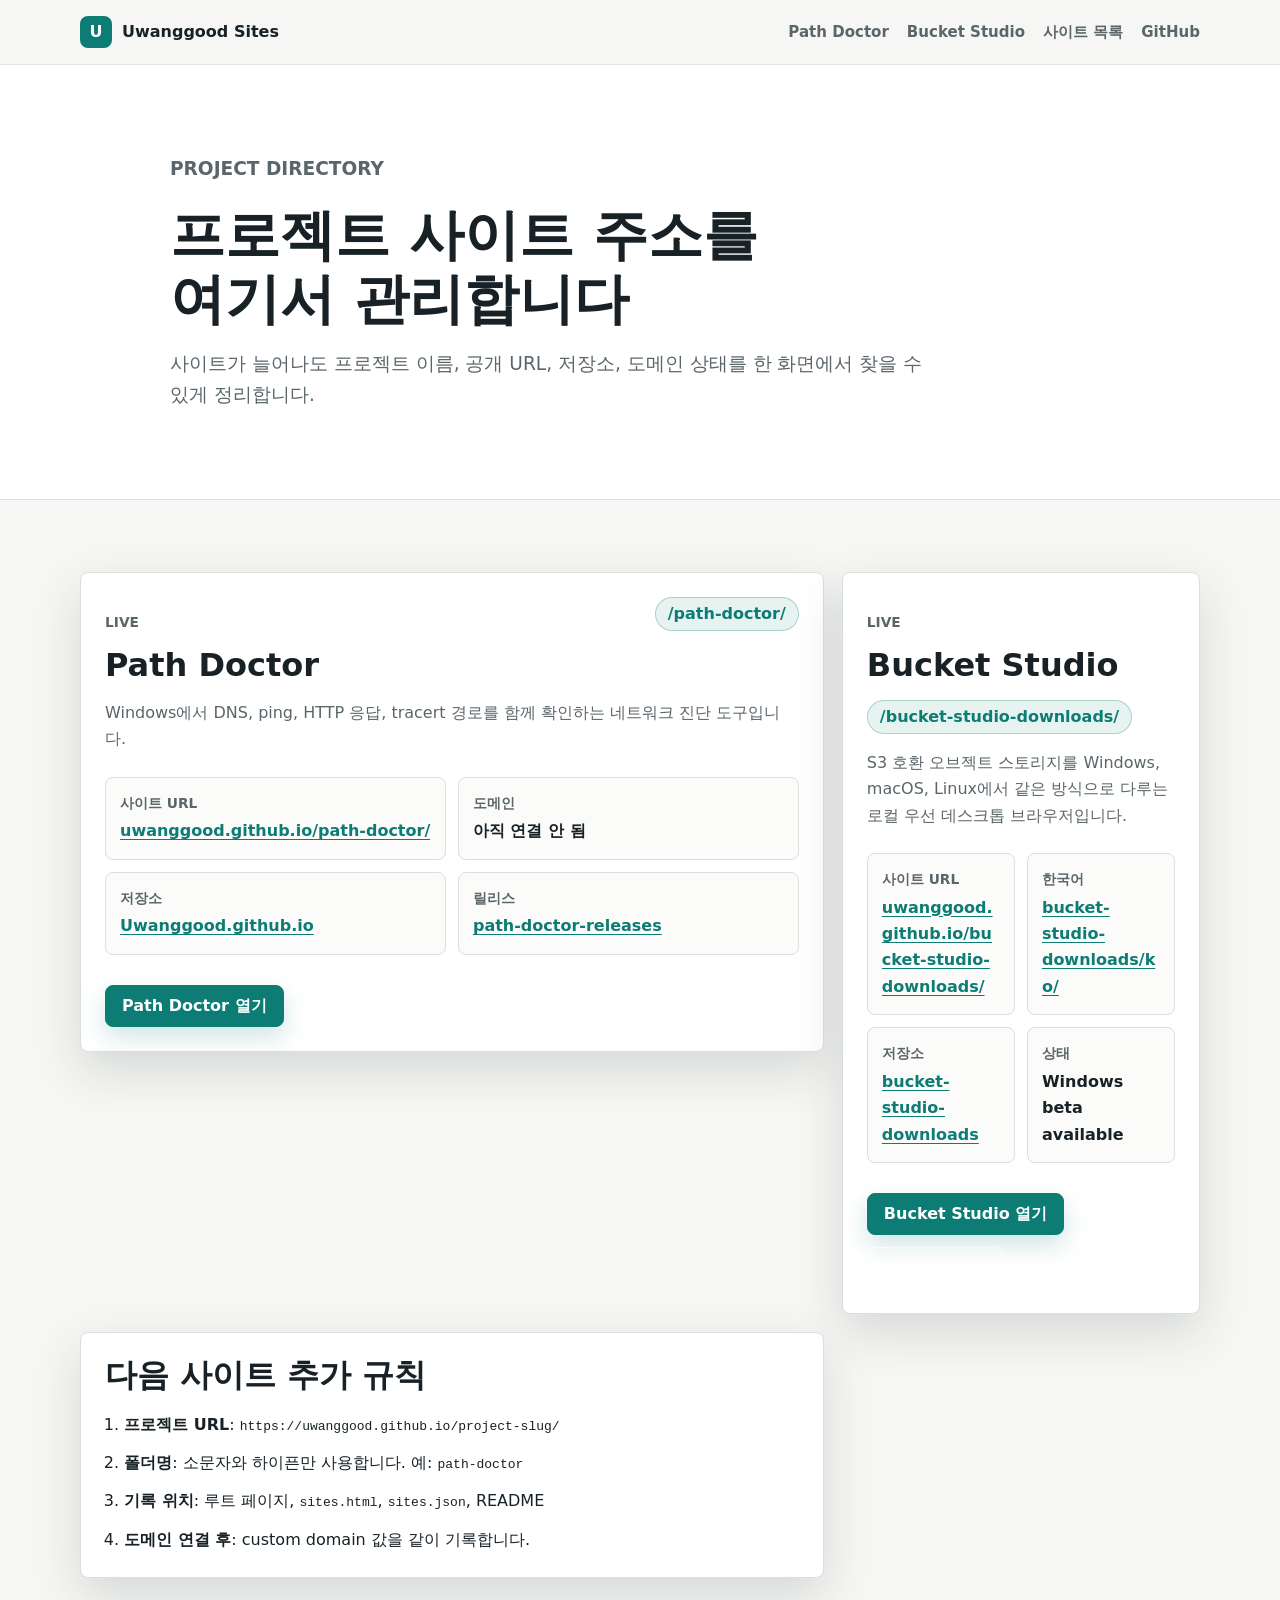
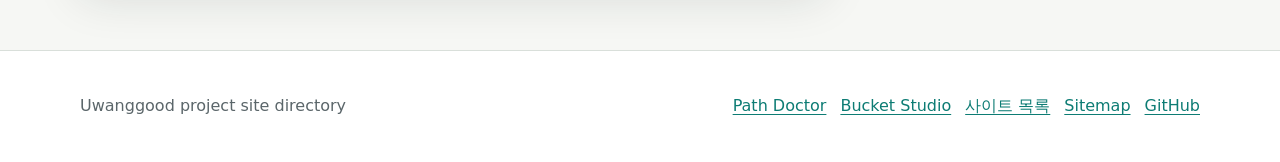
==== commit 1d2b4616: "Add Bucket Studio to site hub" ====
--- a/index.html
+++ b/index.html
@@ -24,6 +24,11 @@
             "@type": "WebSite",
             "name": "Path Doctor",
             "url": "https://uwanggood.github.io/path-doctor/"
+          },
+          {
+            "@type": "WebSite",
+            "name": "Bucket Studio",
+            "url": "https://uwanggood.github.io/bucket-studio-downloads/"
           }
         ]
       }
@@ -39,6 +44,7 @@
         </a>
         <div class="nav-links">
           <a href="./path-doctor/">Path Doctor</a>
+          <a href="./bucket-studio-downloads/">Bucket Studio</a>
           <a href="./sites.html">사이트 목록</a>
           <a href="https://github.com/Uwanggood">GitHub</a>
         </div>
@@ -89,6 +95,39 @@
             </div>
           </article>
 
+          <article class="site-card featured-site">
+            <div class="site-card-head">
+              <div>
+                <p class="article-kicker">Live</p>
+                <h2>Bucket Studio</h2>
+              </div>
+              <span class="status-pill">/bucket-studio-downloads/</span>
+            </div>
+            <p>S3 호환 오브젝트 스토리지를 Windows, macOS, Linux에서 같은 방식으로 다루는 로컬 우선 데스크톱 브라우저입니다.</p>
+            <dl class="site-meta">
+              <div>
+                <dt>사이트 URL</dt>
+                <dd><a href="https://uwanggood.github.io/bucket-studio-downloads/">uwanggood.github.io/bucket-studio-downloads/</a></dd>
+              </div>
+              <div>
+                <dt>한국어</dt>
+                <dd><a href="https://uwanggood.github.io/bucket-studio-downloads/ko/">bucket-studio-downloads/ko/</a></dd>
+              </div>
+              <div>
+                <dt>저장소</dt>
+                <dd><a href="https://github.com/Uwanggood/bucket-studio-downloads">bucket-studio-downloads</a></dd>
+              </div>
+              <div>
+                <dt>상태</dt>
+                <dd>Windows beta available</dd>
+              </div>
+            </dl>
+            <div class="hero-actions">
+              <a class="button" href="./bucket-studio-downloads/">Bucket Studio 열기</a>
+              <a class="button secondary" href="./bucket-studio-downloads/ko/">한국어 페이지</a>
+            </div>
+          </article>
+
           <aside class="site-card">
             <h2>다음 사이트 추가 규칙</h2>
             <ol class="compact-list">
@@ -107,6 +146,7 @@
         <span>Uwanggood project site directory</span>
         <div class="footer-links">
           <a href="./path-doctor/">Path Doctor</a>
+          <a href="./bucket-studio-downloads/">Bucket Studio</a>
           <a href="./sites.html">사이트 목록</a>
           <a href="./sitemap.xml">Sitemap</a>
           <a href="https://github.com/Uwanggood">GitHub</a>
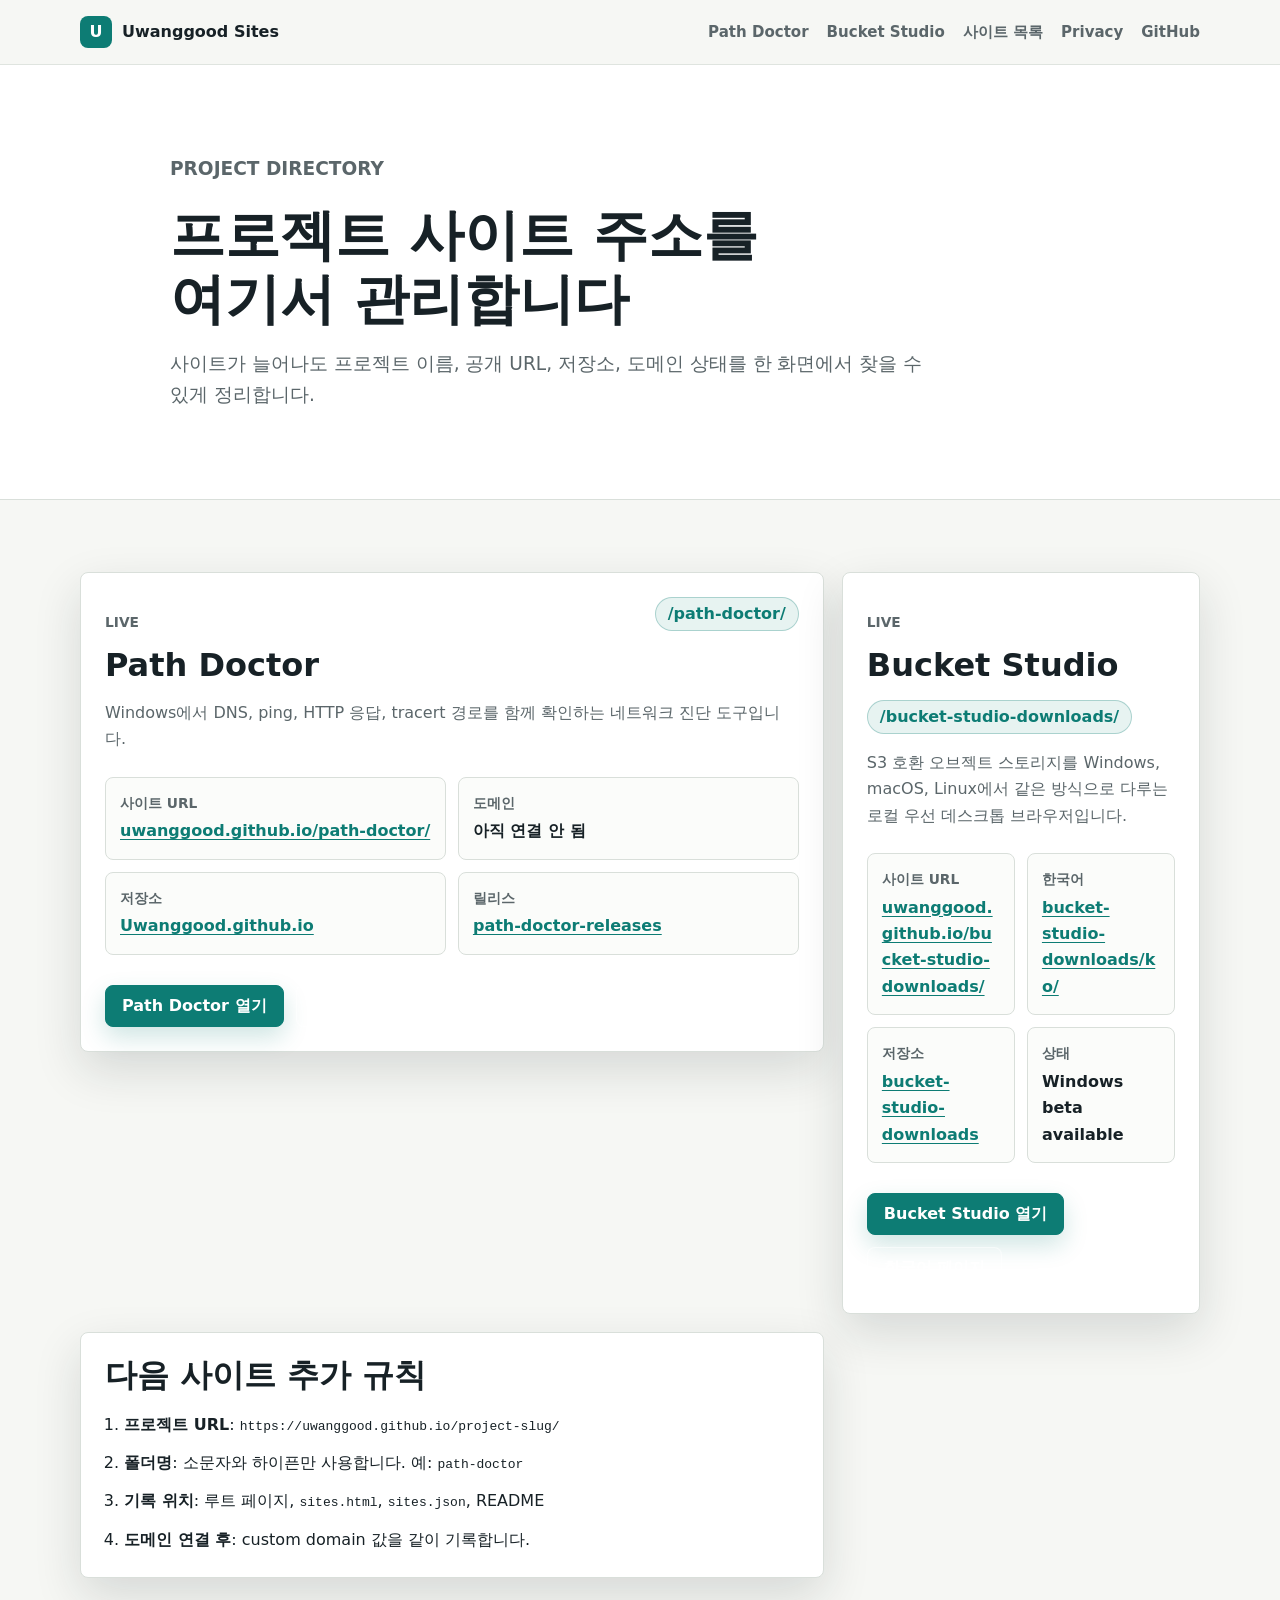
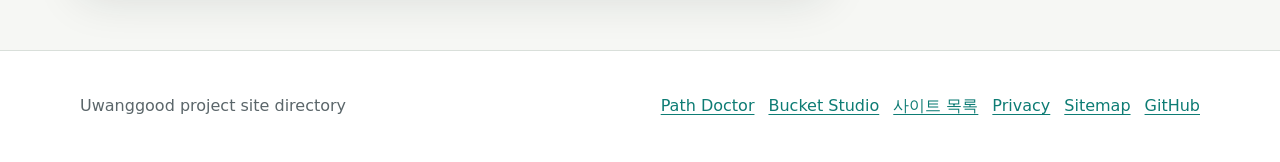
==== commit 9c5c0015: "Add shared privacy policy pages" ====
--- a/index.html
+++ b/index.html
@@ -5,6 +5,7 @@
     <meta name="viewport" content="width=device-width, initial-scale=1">
     <title>Uwanggood Sites | 프로젝트 사이트 목록</title>
     <meta name="description" content="Uwanggood이 운영하는 프로젝트 사이트와 도메인, GitHub 저장소를 한 곳에서 확인합니다.">
+    <meta name="naver-site-verification" content="c165859f50006866e49a667354792c323ae58427">
     <link rel="canonical" href="https://uwanggood.github.io/">
     <meta property="og:type" content="website">
     <meta property="og:title" content="Uwanggood Sites">
@@ -46,6 +47,7 @@
           <a href="./path-doctor/">Path Doctor</a>
           <a href="./bucket-studio-downloads/">Bucket Studio</a>
           <a href="./sites.html">사이트 목록</a>
+          <a href="./privacy/">Privacy</a>
           <a href="https://github.com/Uwanggood">GitHub</a>
         </div>
       </nav>
@@ -148,6 +150,7 @@
           <a href="./path-doctor/">Path Doctor</a>
           <a href="./bucket-studio-downloads/">Bucket Studio</a>
           <a href="./sites.html">사이트 목록</a>
+          <a href="./privacy/">Privacy</a>
           <a href="./sitemap.xml">Sitemap</a>
           <a href="https://github.com/Uwanggood">GitHub</a>
         </div>
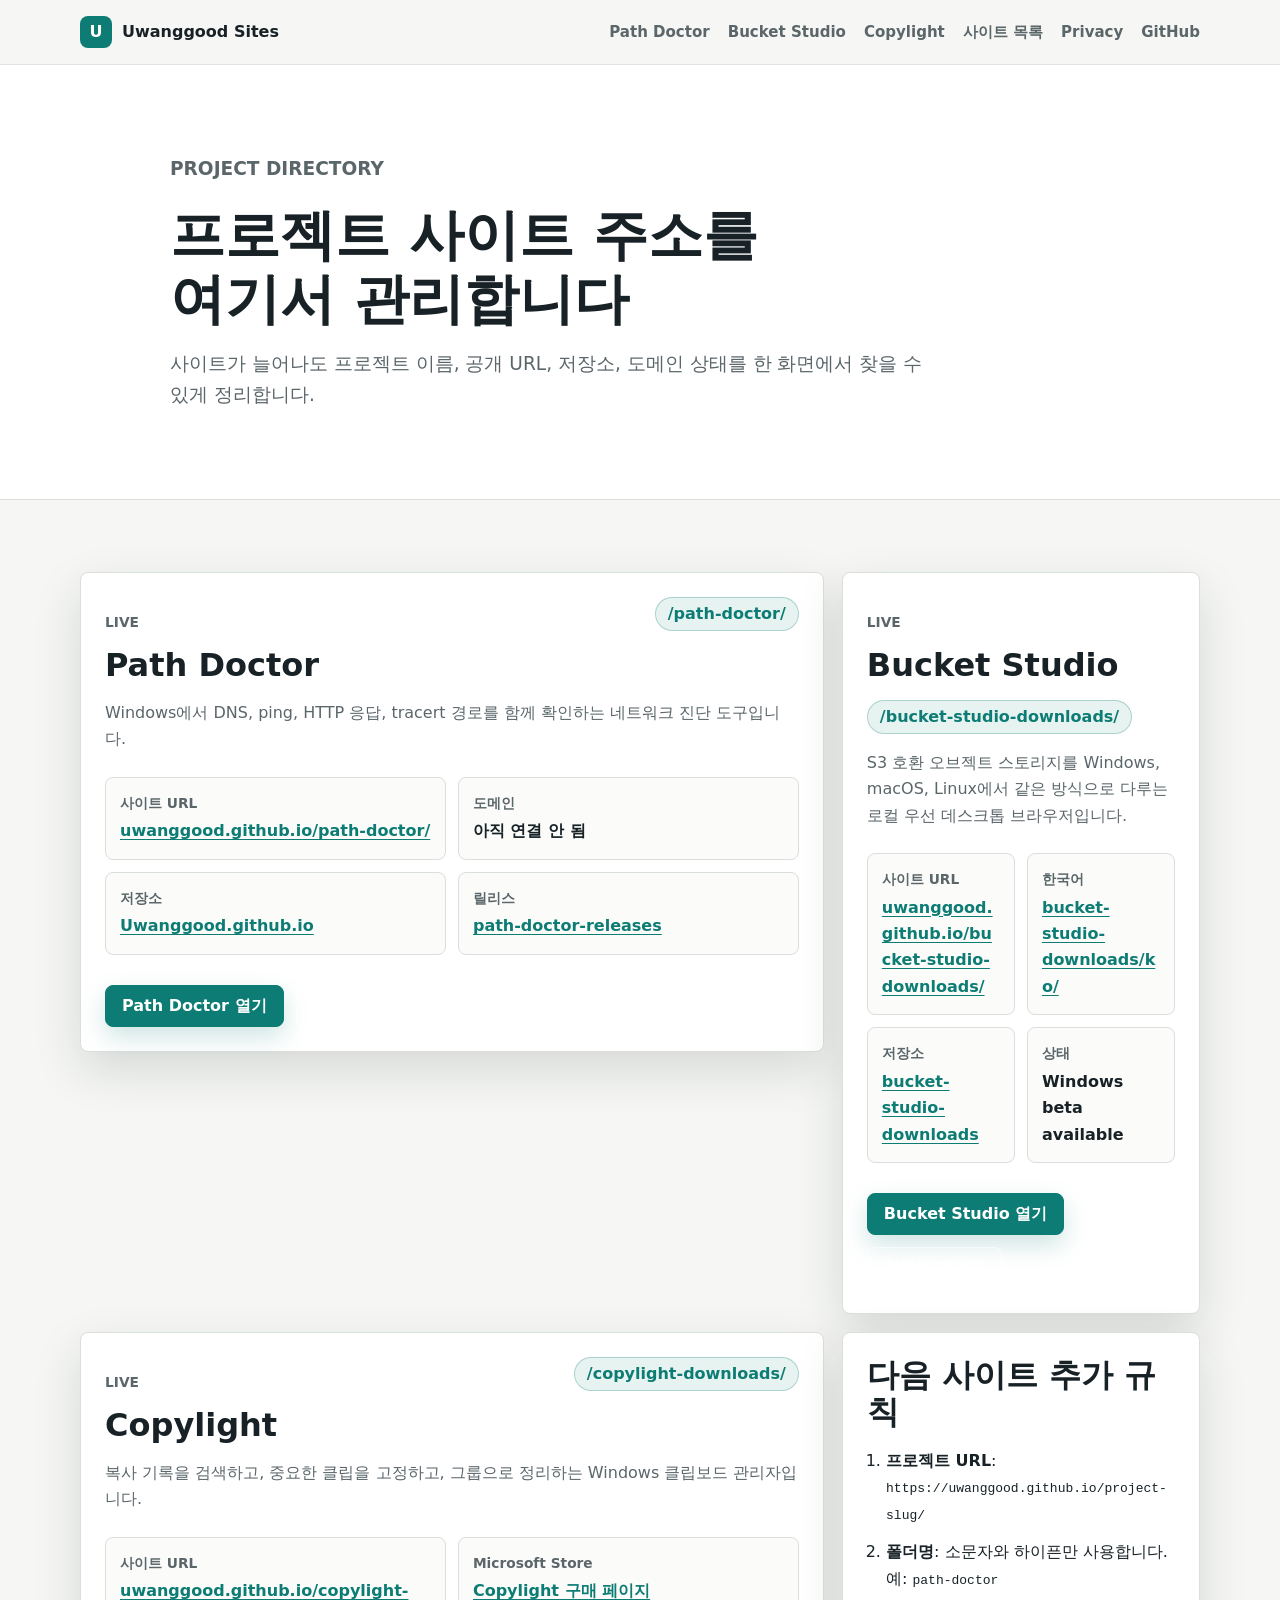
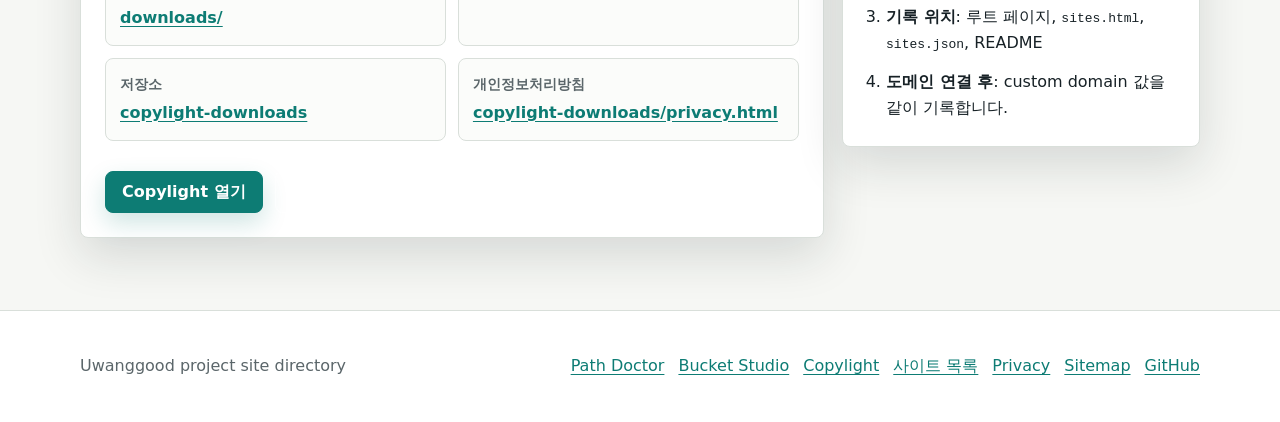
==== commit 04ddf9f1: "Register Copylight in GitHub Pages hub" ====
--- a/index.html
+++ b/index.html
@@ -30,6 +30,11 @@
             "@type": "WebSite",
             "name": "Bucket Studio",
             "url": "https://uwanggood.github.io/bucket-studio-downloads/"
+          },
+          {
+            "@type": "WebSite",
+            "name": "Copylight",
+            "url": "https://uwanggood.github.io/copylight-downloads/"
           }
         ]
       }
@@ -46,6 +51,7 @@
         <div class="nav-links">
           <a href="./path-doctor/">Path Doctor</a>
           <a href="./bucket-studio-downloads/">Bucket Studio</a>
+          <a href="./copylight-downloads/">Copylight</a>
           <a href="./sites.html">사이트 목록</a>
           <a href="./privacy/">Privacy</a>
           <a href="https://github.com/Uwanggood">GitHub</a>
@@ -127,6 +133,39 @@
             <div class="hero-actions">
               <a class="button" href="./bucket-studio-downloads/">Bucket Studio 열기</a>
               <a class="button secondary" href="./bucket-studio-downloads/ko/">한국어 페이지</a>
+            </div>
+          </article>
+
+          <article class="site-card featured-site">
+            <div class="site-card-head">
+              <div>
+                <p class="article-kicker">Live</p>
+                <h2>Copylight</h2>
+              </div>
+              <span class="status-pill">/copylight-downloads/</span>
+            </div>
+            <p>복사 기록을 검색하고, 중요한 클립을 고정하고, 그룹으로 정리하는 Windows 클립보드 관리자입니다.</p>
+            <dl class="site-meta">
+              <div>
+                <dt>사이트 URL</dt>
+                <dd><a href="https://uwanggood.github.io/copylight-downloads/">uwanggood.github.io/copylight-downloads/</a></dd>
+              </div>
+              <div>
+                <dt>Microsoft Store</dt>
+                <dd><a href="https://apps.microsoft.com/detail/9p38ll7gj19j">Copylight 구매 페이지</a></dd>
+              </div>
+              <div>
+                <dt>저장소</dt>
+                <dd><a href="https://github.com/Uwanggood/copylight-downloads">copylight-downloads</a></dd>
+              </div>
+              <div>
+                <dt>개인정보처리방침</dt>
+                <dd><a href="https://uwanggood.github.io/copylight-downloads/privacy.html">copylight-downloads/privacy.html</a></dd>
+              </div>
+            </dl>
+            <div class="hero-actions">
+              <a class="button" href="./copylight-downloads/">Copylight 열기</a>
+              <a class="button secondary" href="https://apps.microsoft.com/detail/9p38ll7gj19j">Microsoft Store</a>
             </div>
           </article>
 
@@ -149,6 +188,7 @@
         <div class="footer-links">
           <a href="./path-doctor/">Path Doctor</a>
           <a href="./bucket-studio-downloads/">Bucket Studio</a>
+          <a href="./copylight-downloads/">Copylight</a>
           <a href="./sites.html">사이트 목록</a>
           <a href="./privacy/">Privacy</a>
           <a href="./sitemap.xml">Sitemap</a>
